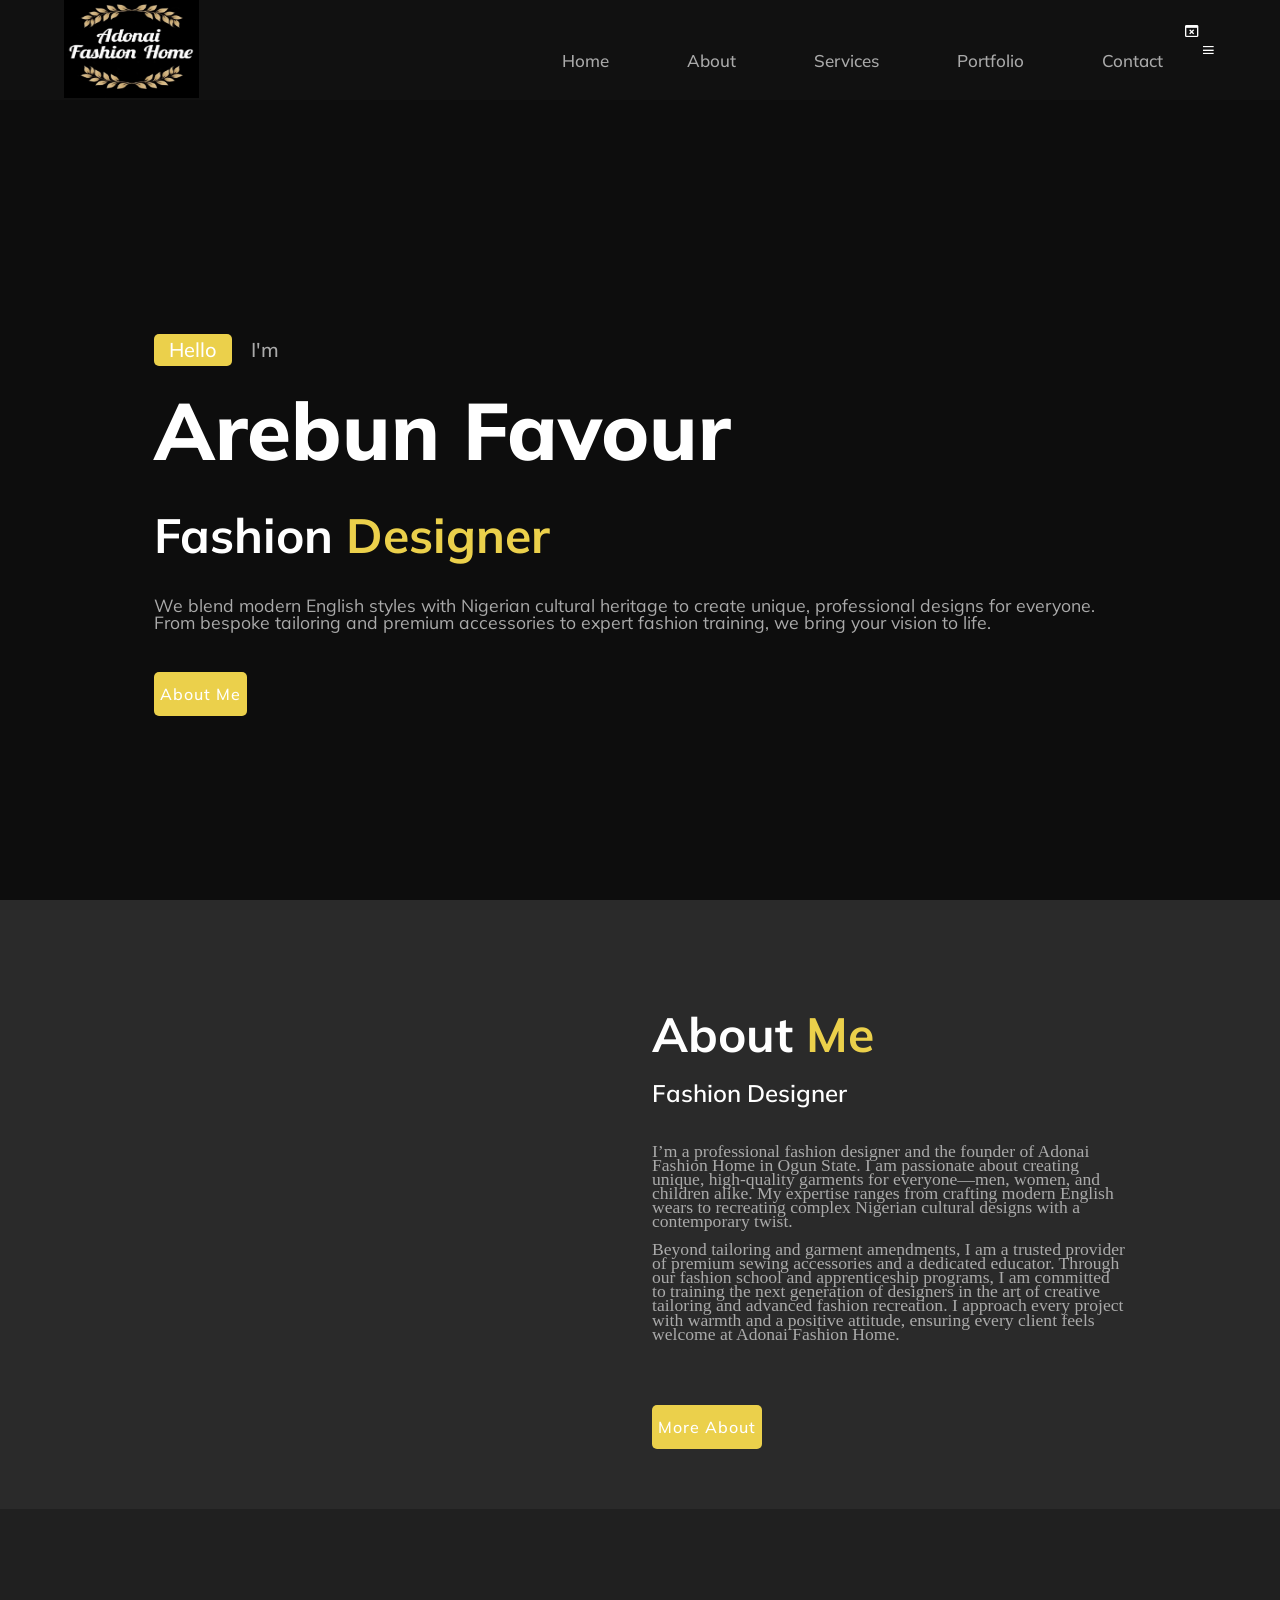
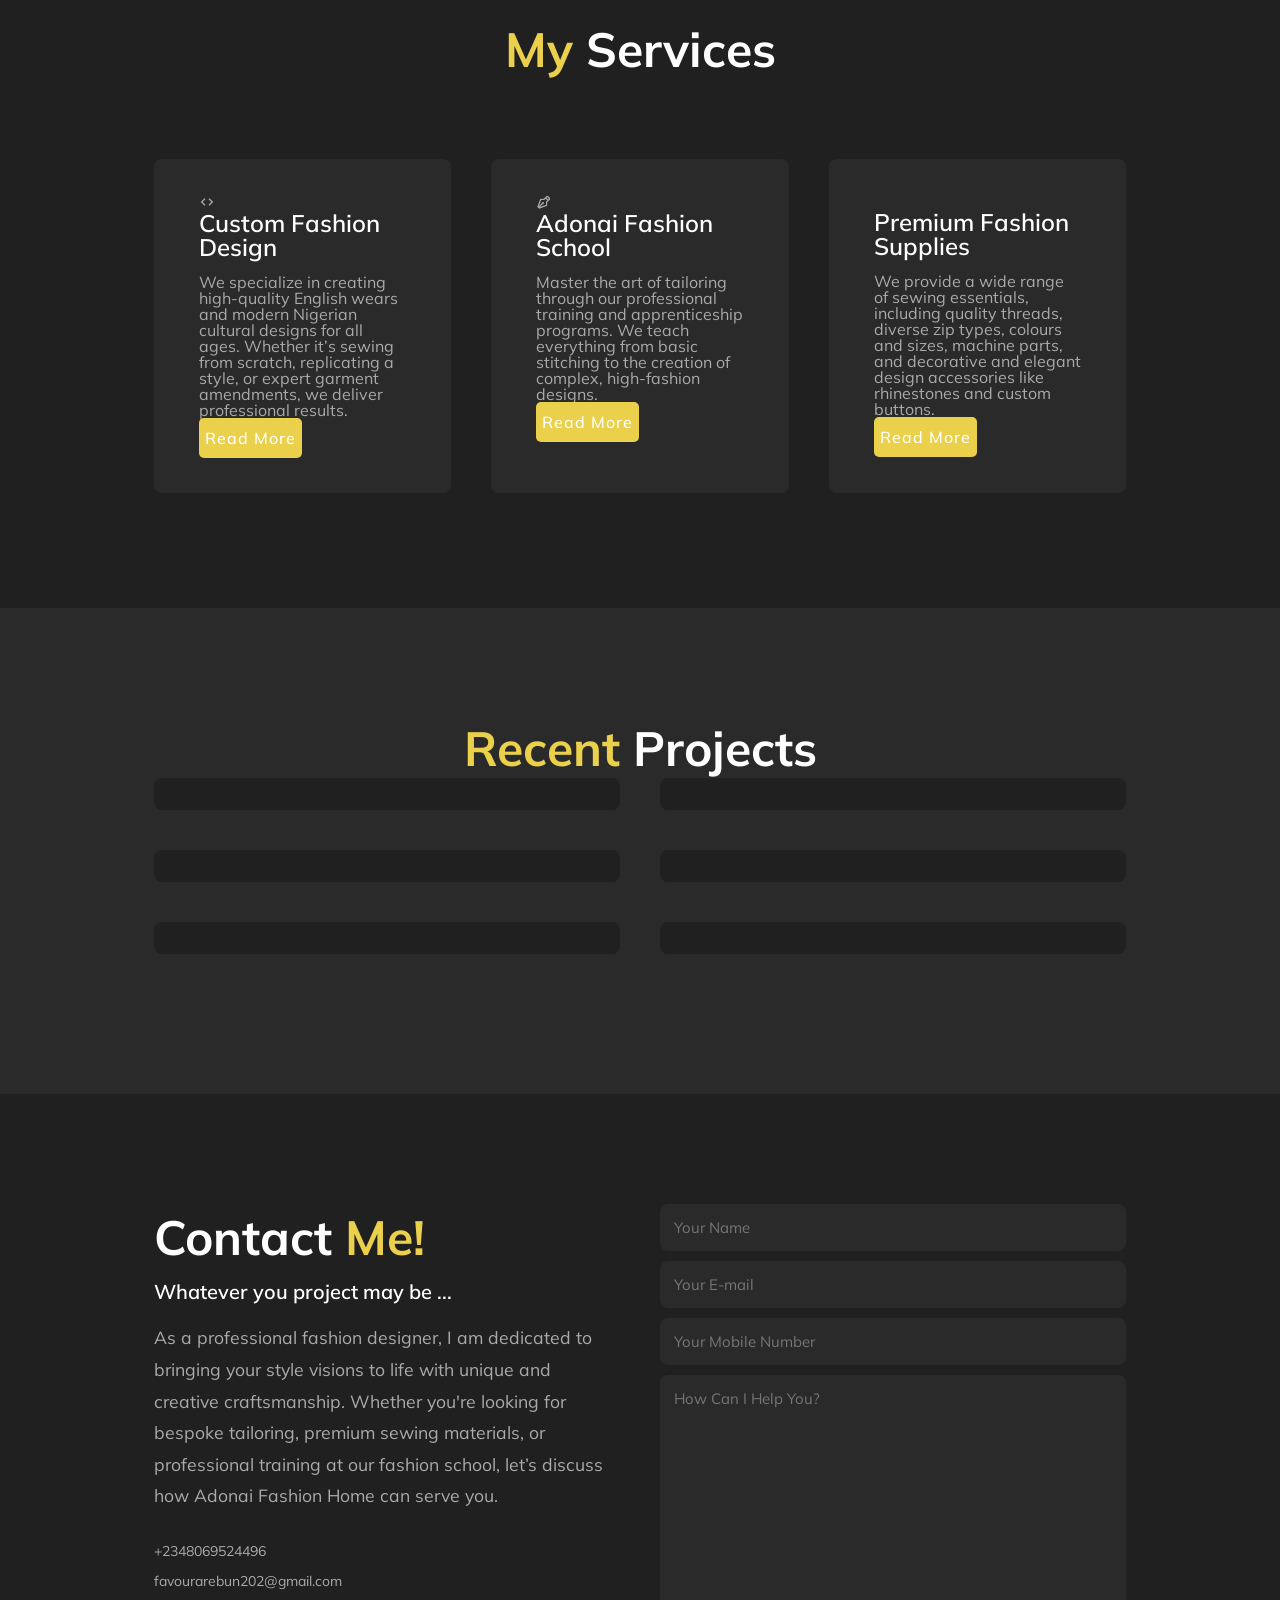
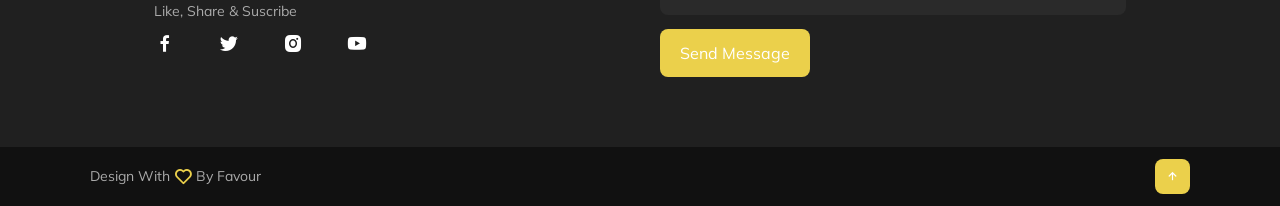
==== index.html @ 56ecfa1b "Add files via upload" ====
<!DOCTYPE html>
<html lang="en">
<head>
    <meta charset="UTF-8">
    <meta name="viewport" content="width=device-width, initial-scale=1.0">
    <title>My Portfolio</title>
    <link rel="stylesheet" href="style.css">
    <link rel="stylesheet" href="https://unpkg.com/boxicons@latest/css/boxicons.min.css">
</head>
<body>
    <!-----------------------------header---------------------------->
    <header class="header">
        <a href="index.html"><img src="newlogo.png" alt="adonai fashion home logo"></a>
        <div class="navMenu" id="navMenu">
            <i class="bx bx-window-close" onclick="closeMenu()"></i>
            <ul>
                <li><a href="index.html">Home</a></li>
                <li><a href="about.html">About</a></li>
                <li><a href="services.html">Services</a></li>
                <li><a href="portfolio.html">Portfolio</li>
                <li><a href="contact.html">Contact</a></li>
            </ul>
        </div>
        <i class="bx bx-menu" onclick="openMenu()"></i>
    </header>

    <!-------------------------home session----------------------->
    <section class="home" id="home">
        <div class="home-content">
            <div class="show">
                <span class="first">Hello</span>
                <span class="second">I'm</span>
            </div>
        <h1>Arebun Favour</h1>
        <h3>Fashion <span>Designer</span></h3>
        <p>We blend modern English styles with Nigerian cultural heritage to create unique, professional designs for everyone. From bespoke tailoring and premium accessories to expert fashion training, we bring your vision to life.
        </p>
        <div class="button">
            <a href="#" class="btn">About Me</a>
        </div>
    </section>

<!---------------------------about session-------------------->
    <section class="about" id="about">
        <div class="about-img">
            <img src="./IMAGES/back.jpg" alt="">
        </div>
        <div class="about-text">
            <h2>About <span>Me</span></h2>
            <h4>Fashion Designer</h4>
            <p>I’m a professional fashion designer and the founder of Adonai Fashion Home in Ogun State. I am passionate about creating unique, high-quality garments for everyone—men, women, and children alike. My expertise ranges from crafting modern English wears to recreating complex Nigerian cultural designs with a contemporary twist.
           <br><br>  Beyond tailoring and garment amendments, I am a trusted provider of premium sewing accessories and a dedicated educator. Through our fashion school and apprenticeship programs, I am committed to training the next generation of designers in the art of creative tailoring and advanced fashion recreation. I approach every project with warmth and a positive attitude, ensuring every client feels welcome at Adonai Fashion Home.</p>
            <a href="about.html" class="btn">More About</a>
        </div>
    </section>

    <!-------------------------services session--------------------------->
    <section class="services" id="services">
        <div class="text-title">
            <h2><span>My</span> Services</h2>
        </div>
        <div class="services-content">
            <div class="box">
                <div class="icons">
                    <i class="bx bx-code"></i>
                </div>
                <h3>Custom Fashion Design</h3>
                <p>We specialize in creating high-quality English wears and modern Nigerian cultural designs for all ages. Whether it’s sewing from scratch, replicating a style, or expert garment amendments, we deliver professional results.</p>
                <a href="services.html" class="btn">Read More</a>
            </div>

            <div class="box">
                <div class="icons">
                    <i class="bx bx-pen"></i>
                </div>
                <h3>Adonai Fashion School</h3>
                <p>Master the art of tailoring through our professional training and apprenticeship programs. We teach everything from basic stitching to the creation of complex, high-fashion designs.</p>
                <a href="services.html" class="btn">Read More</a>
            </div>

            <div class="box">
                <div class="icons">
                    <i class="bx bx-design"></i>
                </div>
                <h3>Premium Fashion Supplies</h3>
                <p>We provide a wide range of sewing essentials, including quality threads, diverse zip types, colours and sizes, machine parts, and decorative and elegant design accessories like rhinestones and custom buttons.</p>
                <a href="services.html" class="btn">Read More</a>
            </div>
        </div>
    </section>

    <!------------------------portfolio session------------------------>
    <section class="portfolio" id="portfolio">
        <div class="text-title">
            <h2><span>Recent</span> Projects</h2>
        </div>
        <div class="portfolio-content">
            <div class="row">
                <img src="./IMAGES/image 1.jpg" alt="">
                <div class="cover">
                    <h5>Modern Cultural Wear</h5>
                    <p>A stunning fusion of traditional Nigerian textiles and contemporary silhouettes, tailored to celebrate heritage with a morden flair.</p>
                    <a href="portfolio.html"><i class="bx bx-link-external"></i></a>
                </div>
            </div>

            <div class="row">
                <img src="./IMAGES/image 2.jpg" alt="">
                <div class="cover">
                    <h5>Corporate and Formal</h5>
                    <p>Custom-fitted suits, gowns, and corporate apparel designed with precision for a sophisticated look.</p>
                    <a href="portfolio.html"><i class="bx bx-link-external"></i></a>
                </div>
            </div>

            <div class="row">
                <img src="./IMAGES/image 3.jpg" alt="">
                <div class="cover">
                    <h5>Recreations & Amendments</h5>
                    <p>From perfecting the fit of a favorite garment to replicating complex high-fashion designs with absolute accuracy.</p>
                    <a href="portfolio.html"><i class="bx bx-link-external"></i></a>
                </div>
            </div>

            <div class="row">
                <img src="./IMAGES/image 4.jpg" alt="">
                <div class="cover">
                    <h5>Fashion School Projects</h5>
                    <p>Showcasing the complex designs and technical mastery developed by our students and apprentices at Adonai Fashion School.</p>
                    <a href="portfolio.html"><i class="bx bx-link-external"></i></a>
                </div>
            </div>

            <div class="row">
                <img src="./IMAGES/image 5.jpg" alt="">
                <div class="cover"> 
                    <h5>Design Accessories</h5>
                    <p>Highlighting our curated selection of rhinestones, buttons, and custom collar designs used to elevate casual wear and party garments.</p>
                    <a href="portfolio.html"><i class="bx bx-link-external"></i></a>
                </div>
            </div>

            <var>
                <div class="row">
                <img src="./IMAGES/image 1.jpg" alt="">
                <div class="cover">
                    <h5>Family & Kids Collection</h5>
                    <p>Unique, warm, and friendly designs created for every age group, ensuring the whole family looks their best.</p>
                    <a href="portfolio.html"><i class="bx bx-link-external"></i></a>
                </div>
            </div>
            </var>
        </div>
    </section>

    <!-----------------------------contact session--------------------------->
    <section class="contact" id="contact">
        <div class="contact-text">
            <h2>Contact <span>Me!</span></h2>
            <h4>Whatever you project may be ...</h4>
            <p>As a professional fashion designer, I am dedicated to bringing your style visions to life with unique and creative craftsmanship. Whether you're looking for bespoke tailoring, premium sewing materials, or professional training at our fashion school, let’s discuss how Adonai Fashion Home can serve you.</p>
            <div class="list">
                <li><a href="#">+2348069524496</a></li>
                <li><a href="#">favourarebun202@gmail.com</a></li>
                <li><a href="#">Like, Share & Suscribe</a></li>
            </div>
            <div class="icons">
                <a href="#"><i class="bx bxl-facebook"></i></a>
                <a href="#"><i class="bx bxl-twitter"></i></a>
                <a href="#"><i class="bx bxl-instagram-alt"></i></a>
                <a href="#"><i class="bx bxl-youtube"></i></a>
            </div>
        </div>

        <div class="contact-form">
            <form action="">
                <input type="name" placeholder="Your Name" required>
                <input type="email" placeholder="Your E-mail" required>
                <input type="number" placeholder="Your Mobile Number" required>
                <textarea name="" id="" cols="35" rows="10" placeholder="How Can I Help You?" required></textarea>
                <input type="submit" value="Send Message" class="submit">
            </form>
        </div>
    </section>

    <!----------------------------footer---------------------------------->
    <footer class="footer">
        <div class="attribution">
            <p>Design With <i class="bx bx-heart"></i> By Favour</p>
        </div>
        <div class="move-up">
            <a href="#home"><i class="bx bx-up-arrow-alt"></i></a>
        </div>
    </footer>

    <!----------JS For Toggle Menu------------>
    <script>
    var navMenu = document.getElementById("navMenu");

    function openMenu() {
        navMenu.style.right = "0";
    }

    function closeMenu() {
        navMenu.style.right = "-200px";
    }
    </script>


</body>
</html>

<!--
    <link  href="https://unpkg.com/boxicons@2.1.4/css/boxicons.min.css">

-->
---- style.css ----
@import url('https://fonts.googleapis.com/css2?family=Mulish:ital,wght@0,200..1000;1,200..1000&display=swap');

*{
    padding: 0;
    margin: 0;
    font-family: 'mulish', 'sans-serif', Georgia;
    box-sizing: border-box;
    scroll-behavior: smooth;
    text-decoration: none;
    list-style: none;
}

/*highest level of selector in css*/
:root{
    --bg-color-one: #2a2a2a;
    --bg-color-two: #202020;
    --bg-color-sides: #111;
    --text-color-one: #fff;
    --text-color-two: #aaa;
    --main-color:#ebd04b;
    --big-font: 5rem;
    --h2-font: 3rem;
    --p-font: 1.1rem;
}

html, body{
    overflow-x: hidden;
}

body{
    background-color: var(--bg-color-one);
    color: var(--text-color-one);
}

.header{
    width: 100%;
    height: 100px;
    position: fixed;
    top: 0;
    right: 0;
    z-index: 1000;
    display: flex;
    align-items: center;
    justify-content: space-between;
    background-color: var(--bg-color-sides);
    padding: 2% 6%;
    transition: all .45s ease;
}

.header img{
    width: 135px;
    height: 100px
}

.header bx{
    display: none;
}

.navMenu{
    flex: 1;
    text-align: right;
}

.navMenu ul li{
    display: inline-block;
    padding: 8px 12px;
    margin: 0 25px;
    position: relative;
}

.navMenu a {
    color: var(--text-color-two);
    font-size: 17px;
    font-weight: 500;
    transition: all .45s ease;
}

.navMenu a:hover, .navMenu a:active{
    color: var(--main-color);
}

section{
    padding: 160px 15% 120px;
}

span{
    color: var(--main-color);
}

.home{
    position: relative;
    height: 100vh;
    width: 100%;
    background-image: linear-gradient(rgba(0,0,0,0.7), rgba(0,0,0,0.7)), url(./IMAGES/better.jpg);
    background-position: center;
    background-size: cover;
    display: flex;
    align-items: center;
    justify-content: center;
}

.show{
    margin: 100px 0 20px;
}

.first{
    display: inline-block;
    margin-right: 15px;
    padding: 0 15px;
    line-height: 32px;
    font-size: 20px;
    font-weight: 500;
    border-radius: 5px;
    background-color: var(--main-color);
    color: var(--text-color-one);
}

.second{
    display: inline-block;
    font-size: 20px;
    font-weight: 500;
    color: var(--text-color-two);
}



.home-content h1{
    font-size: var(--big-font);
    font-weight: 800;
    color: var(--text-color-one);
    line-height: 1.1;
    margin: 0 0 35px;
}

.home-content h3{
    font-size: 3rem;
    font-weight: 700;
    color: var(--text-color-one);
    line-height: 1.1;
    margin: 0 0 35px;
}

.home-content p{
    color: var(--text-color-two);
    font-size: var(--p-font);
    line-height: 1.0;
    margin-bottom: 40px;
}

.button{
    display: inline-block;
    align-items: center;
    justify-content: center;
}

.btn{
    display: inline-block;
    padding: 12px 6px;
    background-color: var(--main-color);
    border-radius: 5px;
    font-size: 1rem;
    font-weight: 500;
    color: var(--text-color-one);
    letter-spacing: 1px;
    transition: all .45s ease;
}

.btn:hover{
    transform: scale(0.9);
}

.about{
    display: grid;
    grid-template-columns: repeat(2, 1fr);
    align-items: center;
    gap: 1.5rem;
}

.about-img img{
    max-width: 530px;
    width: 100%;
    height: auto;
    border-radius: 5px;
}

.about-text h2{
    font-size: var(--h2-font);
    line-height: 1;
}

.about-text h4{
    font-size: 24px;
    font-weight: 600;
    color: var(--text-color-one);
    line-height: 1.7;
    margin: 15px 0 30px;
}

.about-text p{
    font-size: var(--p-font);
    font-family: 'Times New Roman', Times, serif;
    line-height: 0.8;
    margin-bottom: 4rem;
    color: var(--text-color-two);
}

.services{
    background-color: var(--bg-color-two);
}

.text-title{
    text-align: center;
}

.text-title h2{
    font-size: var(--h2-font);
}

.services-content{
    display: grid;
    grid-template-columns: repeat(auto-fit, minmax(250px, auto));
    gap: 2.5rem;
    margin-top: 5rem;
}

.services-content .box{
    background-color: var(--bg-color-one);
    padding: 35px 45px;
    border-radius: 8px;
    transition: all .45s ease;
}

.services-content .box:hover{
    transform: translateY(-8px);
}

.services-content icons{
    font-size: 32px;
    margin-bottom: 20px;
}

.services-content h3{
    font-size: 24px;
    font-weight: 600;
    color: var(--text-color-one);
    margin-bottom: 15px;
}

.services-content .box{
    color: var(--text-color-two);
    font-size: 1rem;
    line-height: 1.0;
    margin-bottom: 55px;
}

.portfolio-content{
    display: grid;
    grid-template-columns: repeat(auto-fit, minmax(350px, auto));
    align-items: center;
    gap: 2.5rem;
    margin-bottom: 5rem;
    overflow: clip;
}

.portfolio-content .row{
    position: relative;
    overflow: hidden;
    cursor: pointer;
}

.portfolio-content .row img{
    width: 100%;
    display: block;
    border-radius: 8px;
    border: 16px solid var(--bg-color-two);
    transition: transform 0.5s;
}

.portfolio-content .row .cover{
    width: 100%;
    height: 0;
    position: absolute;
    left: 0;
    bottom: 0;
    overflow: hidden;
    display: flex;
    flex-direction: column;
    align-items: center;
    background-image: linear-gradient(rgba(0,0,0,0.7), var(--main-color));
    border-radius: 8px;
    padding: 0 40px;
    transition: height 0.5s;
}

.portfolio-content .row .cover h5{
    font-size: 20px;
    font-weight: 600;
    margin: 15px 0;
}

.portfolio-content .row .cover p{
    text-align: center;
    color: var(--text-color-two);
    line-height: 1.8;
}

.portfolio-content .row .cover i{
    width: 60px;
    height: 60px;
    font-size: 20px;
    margin-top: 20px;
    display: flex;
    align-items: cente;
    justify-content: center;
    border-radius: 50%;
    background-color: var(--text-color-one);
    color: var(--bg-color-one);
}

.portfolio-content .row:hover img{
    transform: scale(1.1);
}

.portfolio-content .row:hover .cover{
    height: 100%;
}

.contact{
    background-color: var(--bg-color-two);
    display: grid;
    grid-template-columns: repeat(2, 1fr);
    align-items: center;
    gap: 2.5rem;
}

.contact-text h2{
    font-size: var(--h2-font);
    line-height: 1;
}

.contact-text h4{
    color: var(--text-color-one);
    margin: 18px 0;
    font-size: 20px;
    font-weight: 600;
}

.contact-text p{
    color: var(--text-color-two);
    font-size: var(--p-font);
    line-height: 1.8;
    margin-bottom: 30px;
}

.contact-text list{
    margin-bottom: 2.8rem;
}

.contact-text .list li{
    margin-bottom: 12px;
}

.contact-text .list li a{
    display: block;
    color: var(--text-color-two);
    font-size: 14px;
    transition: all .45s ease;
}

.contact-text .list li a:hover{
    color: var(--text-color-one);
    transform: translateY(5px);
}

.contact-text .icons i{
    width: 45px;
    height: 45px;
    color: var(--text-color-one);
    font-size: 22px;
    display: inline-block;
    align-items: center;
    justify-content: center;
    margin-right: 15px;
    transition: all .45s ease;
}

.contact-text .icons i:hover{
    color: var(--main-color);
}

.contact-form form{
    position: relative;
}

.contact-form form input, .contact-form form textarea{
    width: 100%;
    padding: 14px;
    background-color: var(--bg-color-one);
    color: var(--text-color-one);
    border: none;
    outline: none;
    font-size: 15px;
    border-radius: 8px;
    margin-bottom: 10px;
}

.contact-form form textarea{
    resize: none;
    height: 240px;
}

.contact-form form .submit{
    width: 150px;
    display: inline-block;
    font-size: 16px;
    background-color: var(--main-color);
    color: var(--text-color-one);
    transition: all .45s ease;
}


.contact-form form .submit:hover{
    transform: scale(1.1);
    cursor: pointer;
}

.footer{
    padding: 20px 15%;
    display: flex;
    flex-wrap: wrap;
    align-items: center;
    justify-content: space-between;
    gap: 2rem;
    background-color: var(--bg-color-sides);
}

.footer .attribution p{
    color: var(--text-color-two);
    font-size: 14px;
    display: flex;
    align-items: center;
}

.footer .attribution i{
    color: var(--main-color);
    font-size: 20px;
    margin: 0 3px;
}

.footer .move-up i{
    padding: 10px;
    border-radius: 8px;
    font-size: 15px;
    color: var(--text-color-one);
    background-color: var(--main-color);
}

@media(max-width: 1480px) {
    .header{
        padding: 12px 5%;
        transition: 1s;
    }

    section{
        padding: 110px 12% 60px;
    } 

    .footer{
        padding: 12px 7%;
    }
}

@media (max-width: 1100px) {
    root{
    --big-font: 4rem;
    --h2-font: 2.5rem;
    --p-font: 1rem;
    }

    .home{
        height: 87vh;
    }

    .homme-content h3{
        font-size: 2.3rem;
    }
}

@media (max-width: 920px) {
    .about,.contact{
        grid-template-columns: 1fr;
    }

    .about-image{
        width: 100%;
        height: auto;
        max-width: 100%;
    }
}

@media (max-width: 700px) {
    .header .bx{
        display: block;
        color: var(--text-color-one);
        margin: 10px;
        font-size: 30px;
        cursor: pointer;
    }

    .navMenu{
        position: fixed;
        background-color: var(--bg-color-sides);
        height: 100%;
        width: 200px;
        top: 0;
        right: -200px;
        z-index: 2;
        transition: all .45s ease;
        text-align: center;
    }

    .navMenu ul{
        padding: 30px;
    }

    .navMenu ul li {
        display: block;
    }  
    J
    .navMenu a{
        display: block;
        margin: 17px;
        font-size: 20px;
        transition: all .45s ease;
        color: var(--text-color-one);
    }  
}

@media (max-width: 400px) {
    .home h1{
        font-size: 30px;
    }

    .home h3{
        font-size: 20px;
    }

    .portfolio-content{
            grid-template-columns: repeat(auto-fit, minmax(250px, auto));
    }

    .portfolio-content .row .cover p{
        font-size: 13.5px;
        line-height: 1.5;
    }

    .portfolio-content .row .cover h5{
        font-size: 15px;
        line-height: 10px ;
    }
}

/************************************** webpages ******************************************/
.sub-header{
    height: 70vh;
    width: 100%;
    background-image: linear-gradient(rgba(0,0,0,0.7), rgba(0,0,0,0.7)), url(./IMAGES/smokeback.jpg);
    background-position: center;
    background-size: cover;
    text-align: center;
}

.sub-header h1{
    margin-top: 150px;
    font-size: 4rem;
}

#others{
    background-color: var(--bg-color-two);
}

.others {
    display: flex;
    flex-direction: column;
    align-items: center;
    justify-content: center;
    gap: 2rem;
}

.sub-text-title{
    text-align: center;
}

.sub-text-title h2{
    font-size: 2.5rem;
    line-height: 1;
}

.others-img{
    position: relative;
    width: 20rem;
    height: 20rem;
    margin-top: 3rem;
    border-radius: 50%;
    display: flex;
    align-items: center;
    justify-content: center;
}

.others-img img{
    width: 90%;
    border-radius: 50%;
    border: .2rem solid var(--main-color);
    background-color: var(--text-color-one);
}

.others-img .cicle-spin {
    position: absolute;
    top: 50%;
    left: 50%;
    transform: translate(-50%, -50%) rotate(30 deg);
    width: 100%;
    height: 100%;
    border-radius: 50%;
    border-top: .2rem solid transparent;
    border-bottom: .2rem solid transparent;
    border-left: .2rem solid var(--main-color);
    border-right: .2rem solid var(--main-color);
}

.others-text{
    text-align: center;
}

.others-text h3{
    font-size: 2rem;
}

.others-text p{
    font-size: var(--p-font);
    margin: 2rem 0;
    color: var(--text-color-two);
}
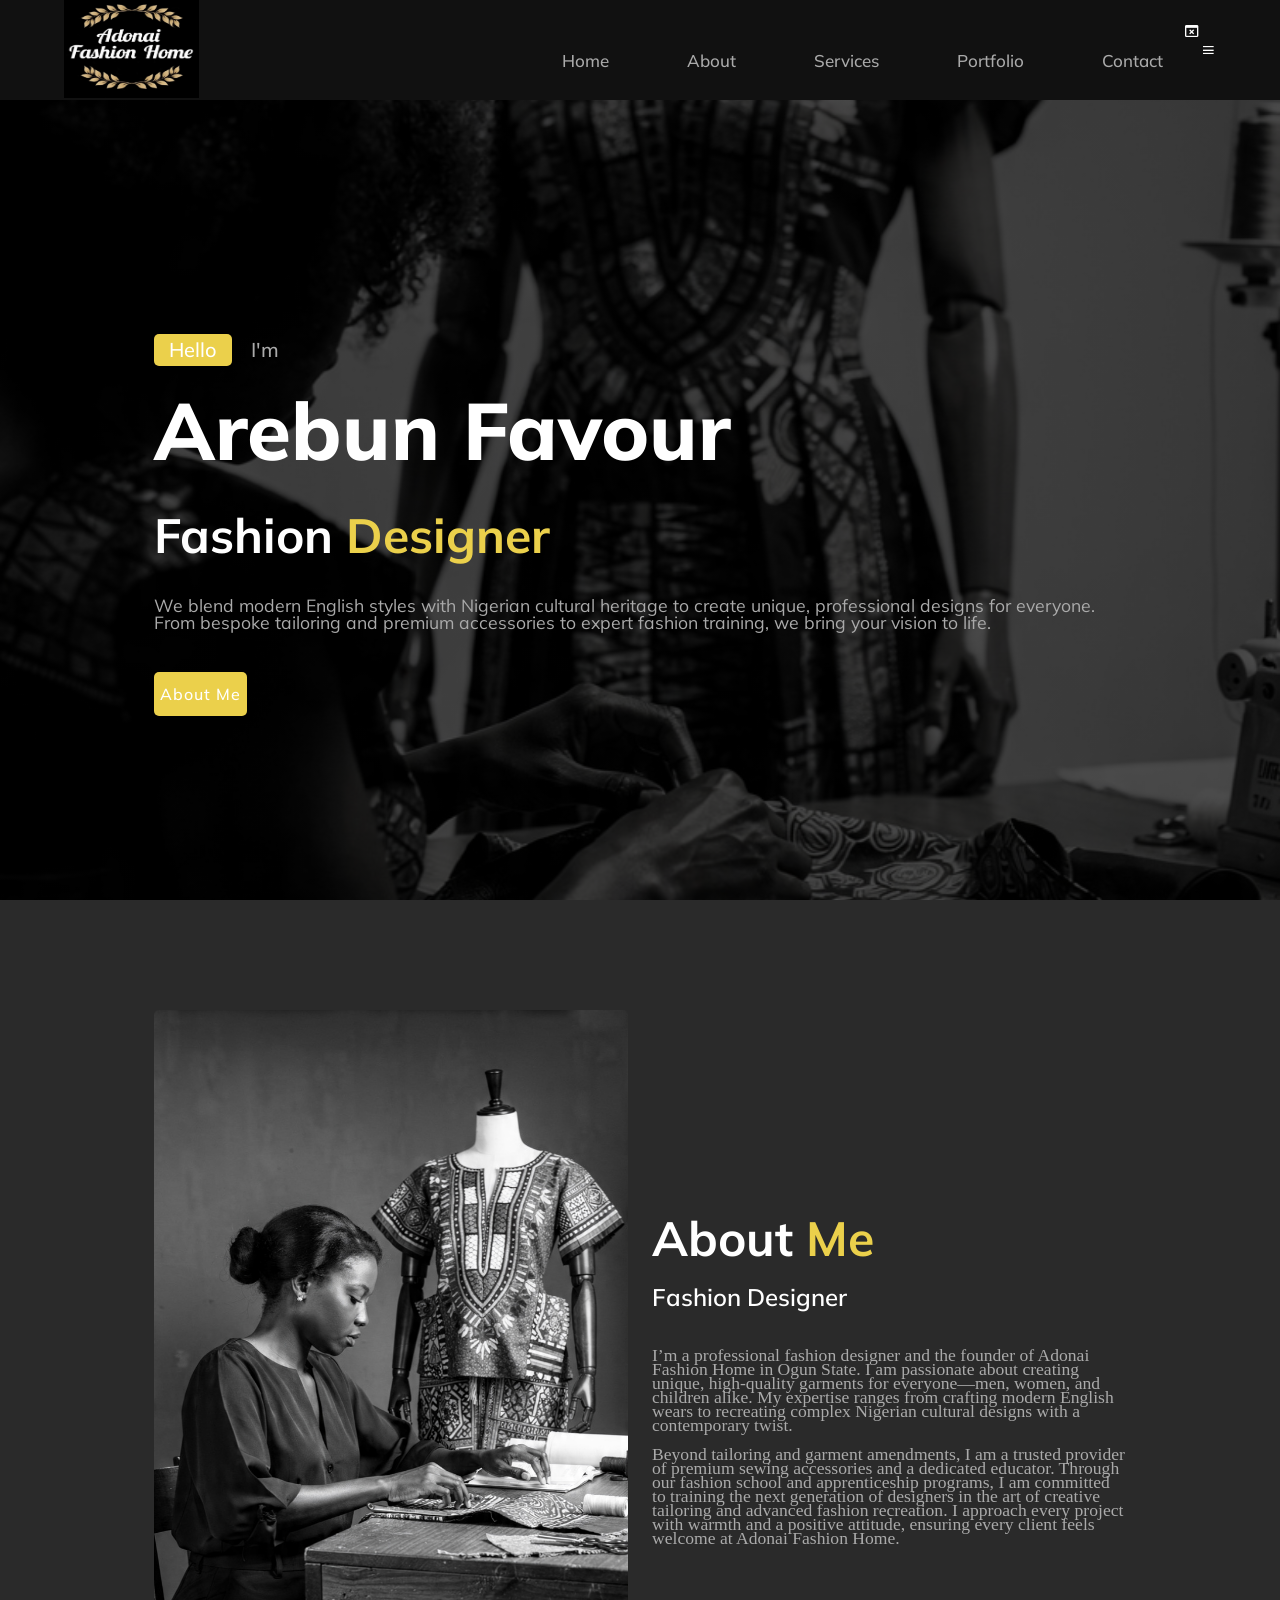
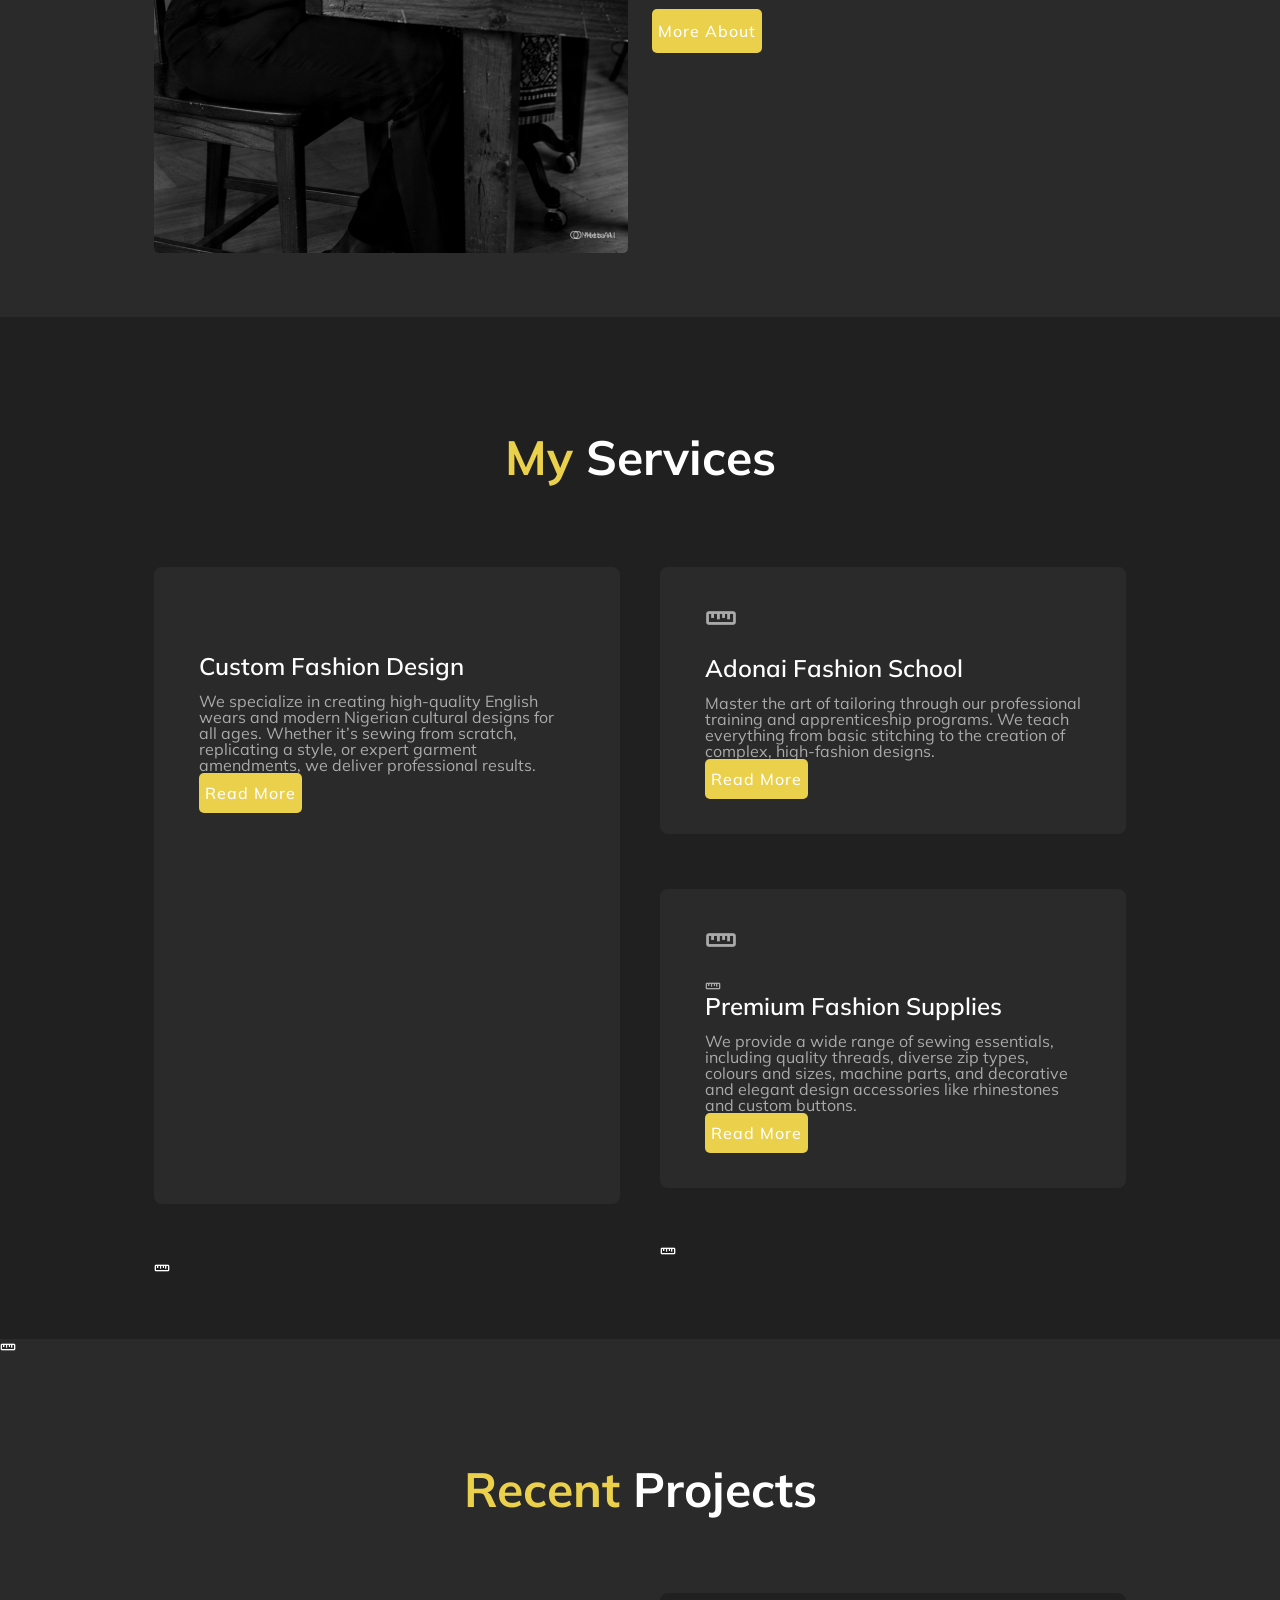
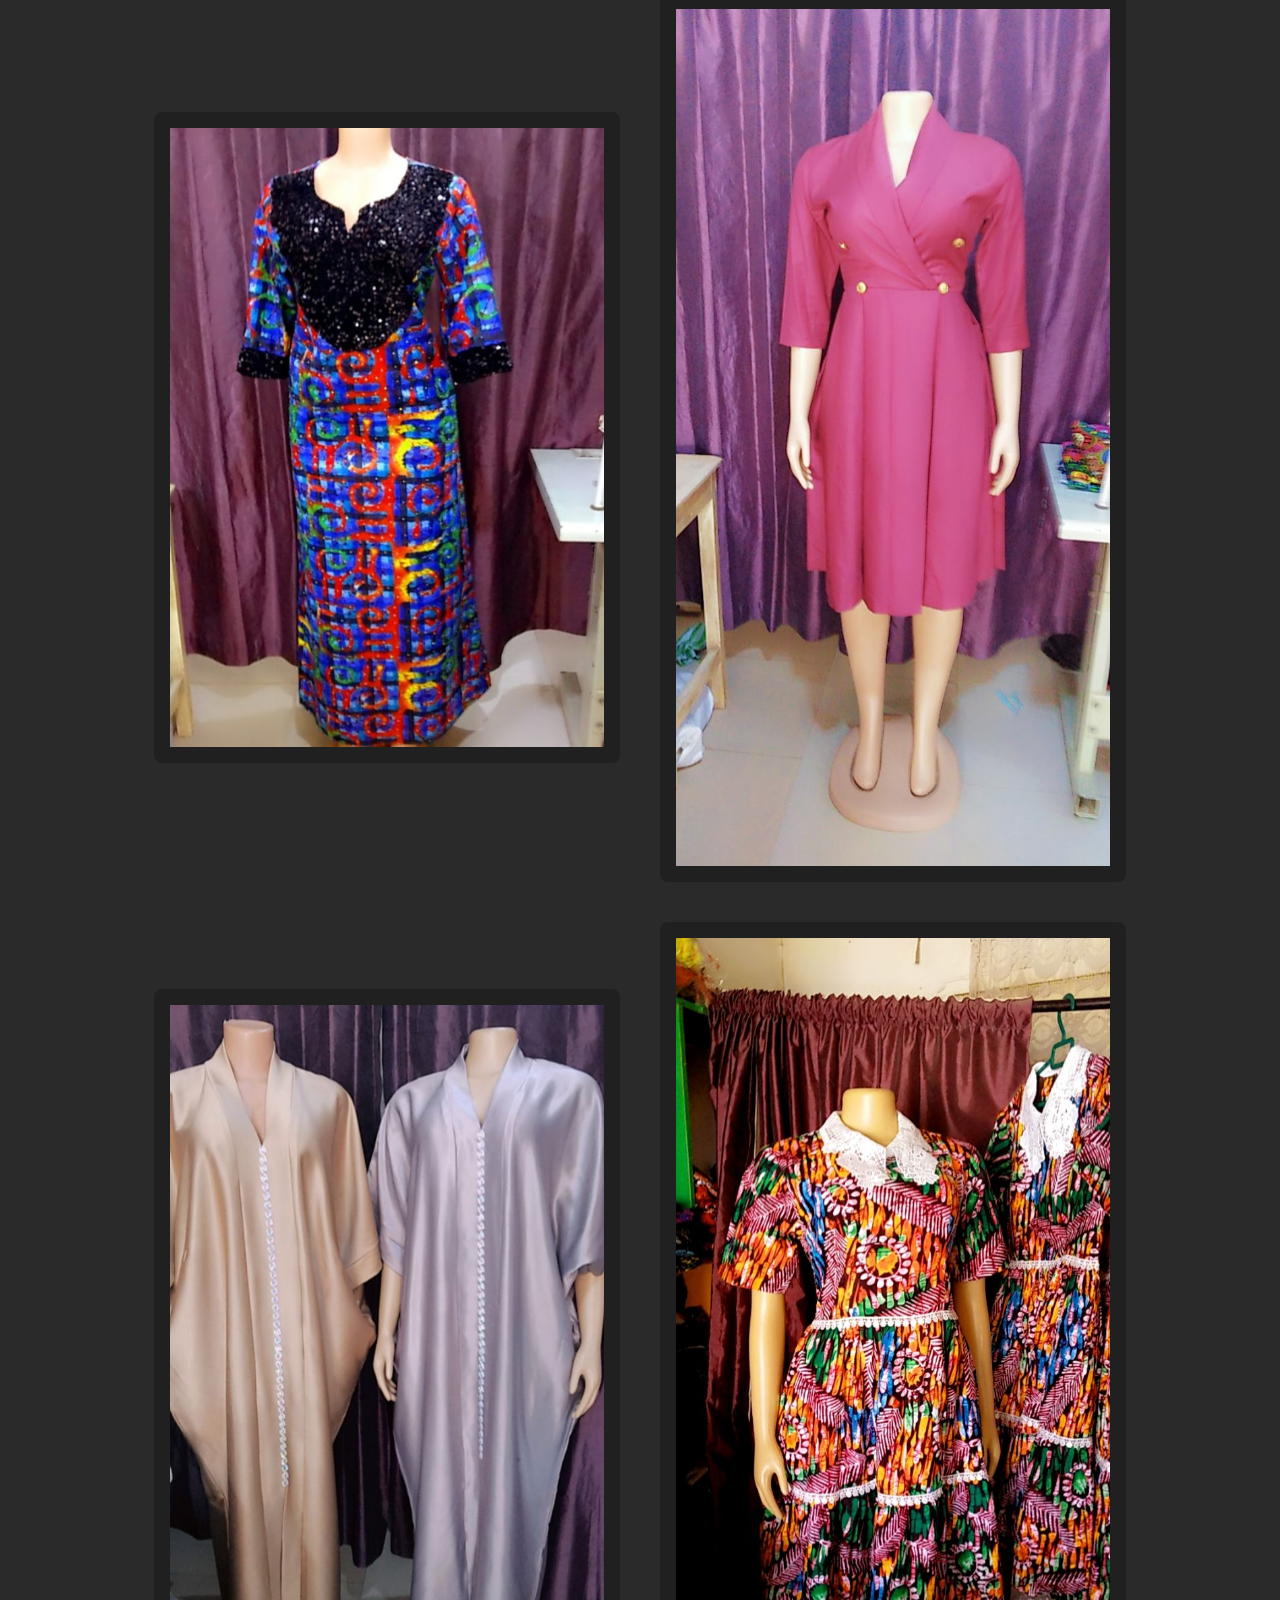
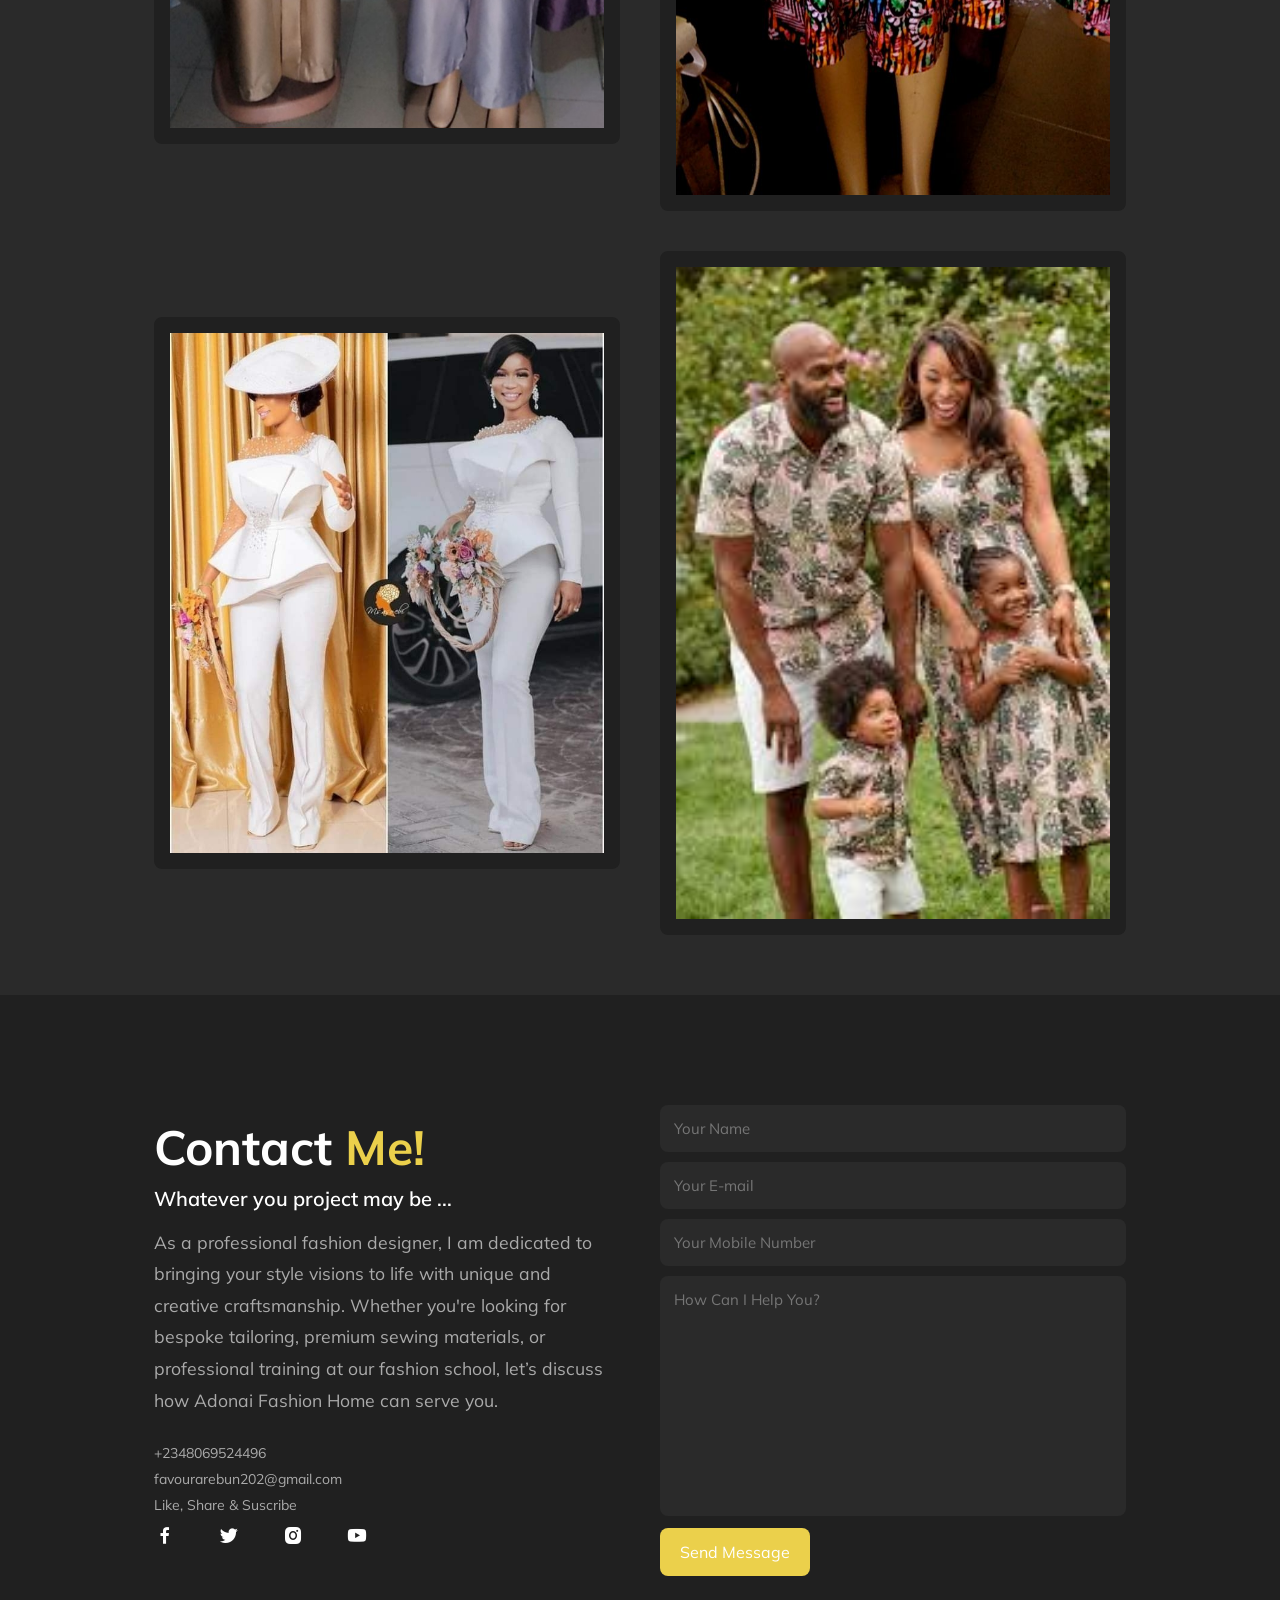
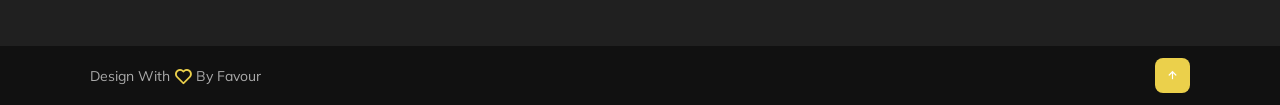
==== commit c5041f45: "Add files via upload" ====
--- a/index.html
+++ b/index.html
@@ -43,7 +43,7 @@
 <!---------------------------about session-------------------->
     <section class="about" id="about">
         <div class="about-img">
-            <img src="./IMAGES/back.jpg" alt="">
+            <img src="back.jpg" alt="">
         </div>
         <div class="about-text">
             <h2>About <span>Me</span></h2>
@@ -62,7 +62,7 @@
         <div class="services-content">
             <div class="box">
                 <div class="icons">
-                    <i class="bx bx-code"></i>
+                    <i class="bx bx-thread-roll"</i>
                 </div>
                 <h3>Custom Fashion Design</h3>
                 <p>We specialize in creating high-quality English wears and modern Nigerian cultural designs for all ages. Whether it’s sewing from scratch, replicating a style, or expert garment amendments, we deliver professional results.</p>
@@ -71,7 +71,7 @@
 
             <div class="box">
                 <div class="icons">
-                    <i class="bx bx-pen"></i>
+                    <i class="bx bx-ruler"></i>
                 </div>
                 <h3>Adonai Fashion School</h3>
                 <p>Master the art of tailoring through our professional training and apprenticeship programs. We teach everything from basic stitching to the creation of complex, high-fashion designs.</p>
@@ -80,7 +80,7 @@
 
             <div class="box">
                 <div class="icons">
-                    <i class="bx bx-design"></i>
+                    <i class="bx bx-ruler"</i>
                 </div>
                 <h3>Premium Fashion Supplies</h3>
                 <p>We provide a wide range of sewing essentials, including quality threads, diverse zip types, colours and sizes, machine parts, and decorative and elegant design accessories like rhinestones and custom buttons.</p>
@@ -96,7 +96,7 @@
         </div>
         <div class="portfolio-content">
             <div class="row">
-                <img src="./IMAGES/image 1.jpg" alt="">
+                <img src="image 1.jpg" alt="">
                 <div class="cover">
                     <h5>Modern Cultural Wear</h5>
                     <p>A stunning fusion of traditional Nigerian textiles and contemporary silhouettes, tailored to celebrate heritage with a morden flair.</p>
@@ -105,16 +105,16 @@
             </div>
 
             <div class="row">
-                <img src="./IMAGES/image 2.jpg" alt="">
-                <div class="cover">
-                    <h5>Corporate and Formal</h5>
+                <img src="image 2.jpg" alt="">
+                <div class="cover">
+                    <h5>Bespoke English Wears</h5>
                     <p>Custom-fitted suits, gowns, and corporate apparel designed with precision for a sophisticated look.</p>
                     <a href="portfolio.html"><i class="bx bx-link-external"></i></a>
                 </div>
             </div>
 
             <div class="row">
-                <img src="./IMAGES/image 3.jpg" alt="">
+                <img src="image 3.jpg" alt="">
                 <div class="cover">
                     <h5>Recreations & Amendments</h5>
                     <p>From perfecting the fit of a favorite garment to replicating complex high-fashion designs with absolute accuracy.</p>
@@ -123,7 +123,7 @@
             </div>
 
             <div class="row">
-                <img src="./IMAGES/image 4.jpg" alt="">
+                <img src="image 4.jpg" alt="">
                 <div class="cover">
                     <h5>Fashion School Projects</h5>
                     <p>Showcasing the complex designs and technical mastery developed by our students and apprentices at Adonai Fashion School.</p>
@@ -132,7 +132,7 @@
             </div>
 
             <div class="row">
-                <img src="./IMAGES/image 5.jpg" alt="">
+                <img src="image 5.jpg" alt="">
                 <div class="cover"> 
                     <h5>Design Accessories</h5>
                     <p>Highlighting our curated selection of rhinestones, buttons, and custom collar designs used to elevate casual wear and party garments.</p>
@@ -142,7 +142,7 @@
 
             <var>
                 <div class="row">
-                <img src="./IMAGES/image 1.jpg" alt="">
+                <img src="image 6.jpg" alt="">
                 <div class="cover">
                     <h5>Family & Kids Collection</h5>
                     <p>Unique, warm, and friendly designs created for every age group, ensuring the whole family looks their best.</p>
--- a/style.css
+++ b/style.css
@@ -91,7 +91,7 @@
     position: relative;
     height: 100vh;
     width: 100%;
-    background-image: linear-gradient(rgba(0,0,0,0.7), rgba(0,0,0,0.7)), url(./IMAGES/better.jpg);
+    background-image: linear-gradient(rgba(0,0,0,0.7), rgba(0,0,0,0.7)), url(better.jpg);
     background-position: center;
     background-size: cover;
     display: flex;
@@ -234,7 +234,7 @@
     transform: translateY(-8px);
 }
 
-.services-content icons{
+.services-content .icons{
     font-size: 32px;
     margin-bottom: 20px;
 }
@@ -258,7 +258,7 @@
     grid-template-columns: repeat(auto-fit, minmax(350px, auto));
     align-items: center;
     gap: 2.5rem;
-    margin-bottom: 5rem;
+    margin-top: 5rem;
     overflow: clip;
 }
 
@@ -310,7 +310,7 @@
     font-size: 20px;
     margin-top: 20px;
     display: flex;
-    align-items: cente;
+    align-items: center;
     justify-content: center;
     border-radius: 50%;
     background-color: var(--text-color-one);
@@ -564,7 +564,7 @@
 .sub-header{
     height: 70vh;
     width: 100%;
-    background-image: linear-gradient(rgba(0,0,0,0.7), rgba(0,0,0,0.7)), url(./IMAGES/smokeback.jpg);
+    background-image: linear-gradient(rgba(0,0,0,0.7), rgba(0,0,0,0.7)), url(smokeback.jpg);
     background-position: center;
     background-size: cover;
     text-align: center;
@@ -640,4 +640,17 @@
     font-size: var(--p-font);
     margin: 2rem 0;
     color: var(--text-color-two);
+}
+
+.map {
+    margin: auto;
+}
+
+.map iframe{
+    width: 100%;
+}
+
+.contact-text .dot{
+    font-size: 1.7rem;
+    color: var(--main-color);
 }
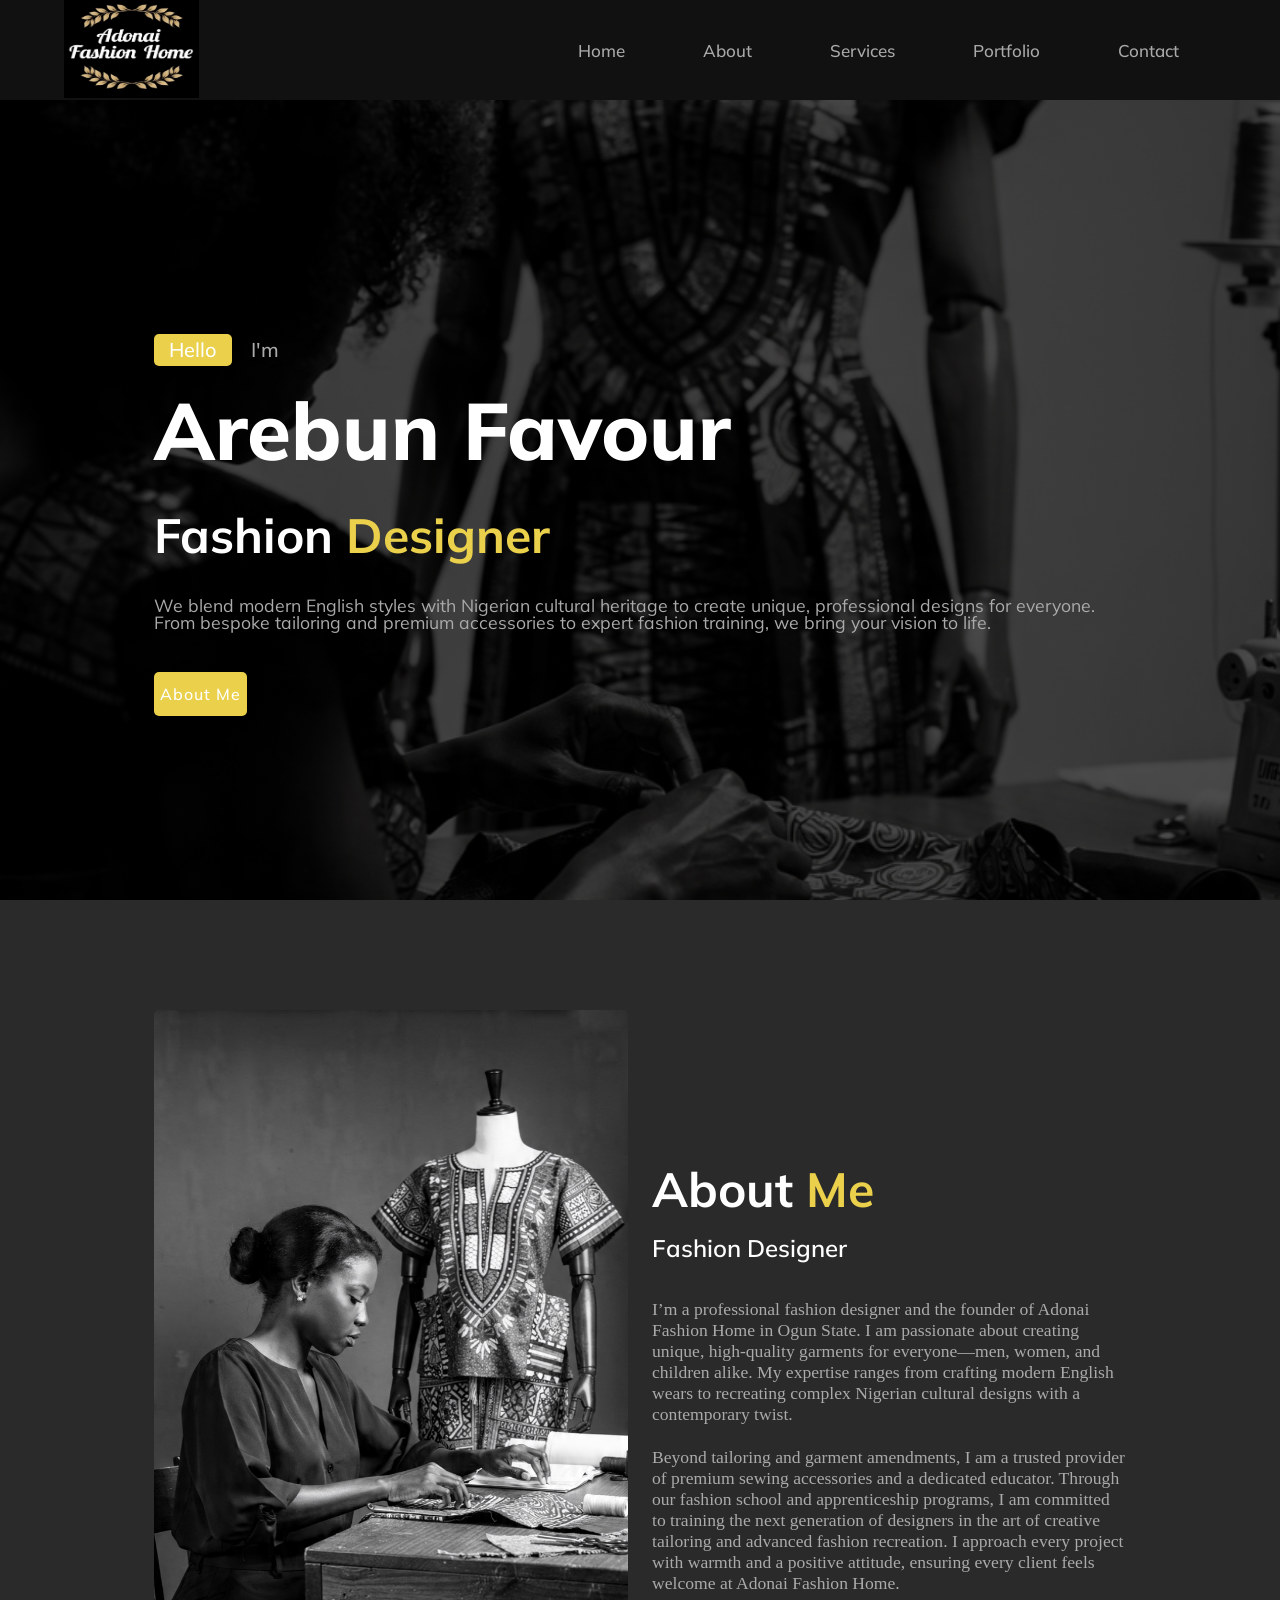
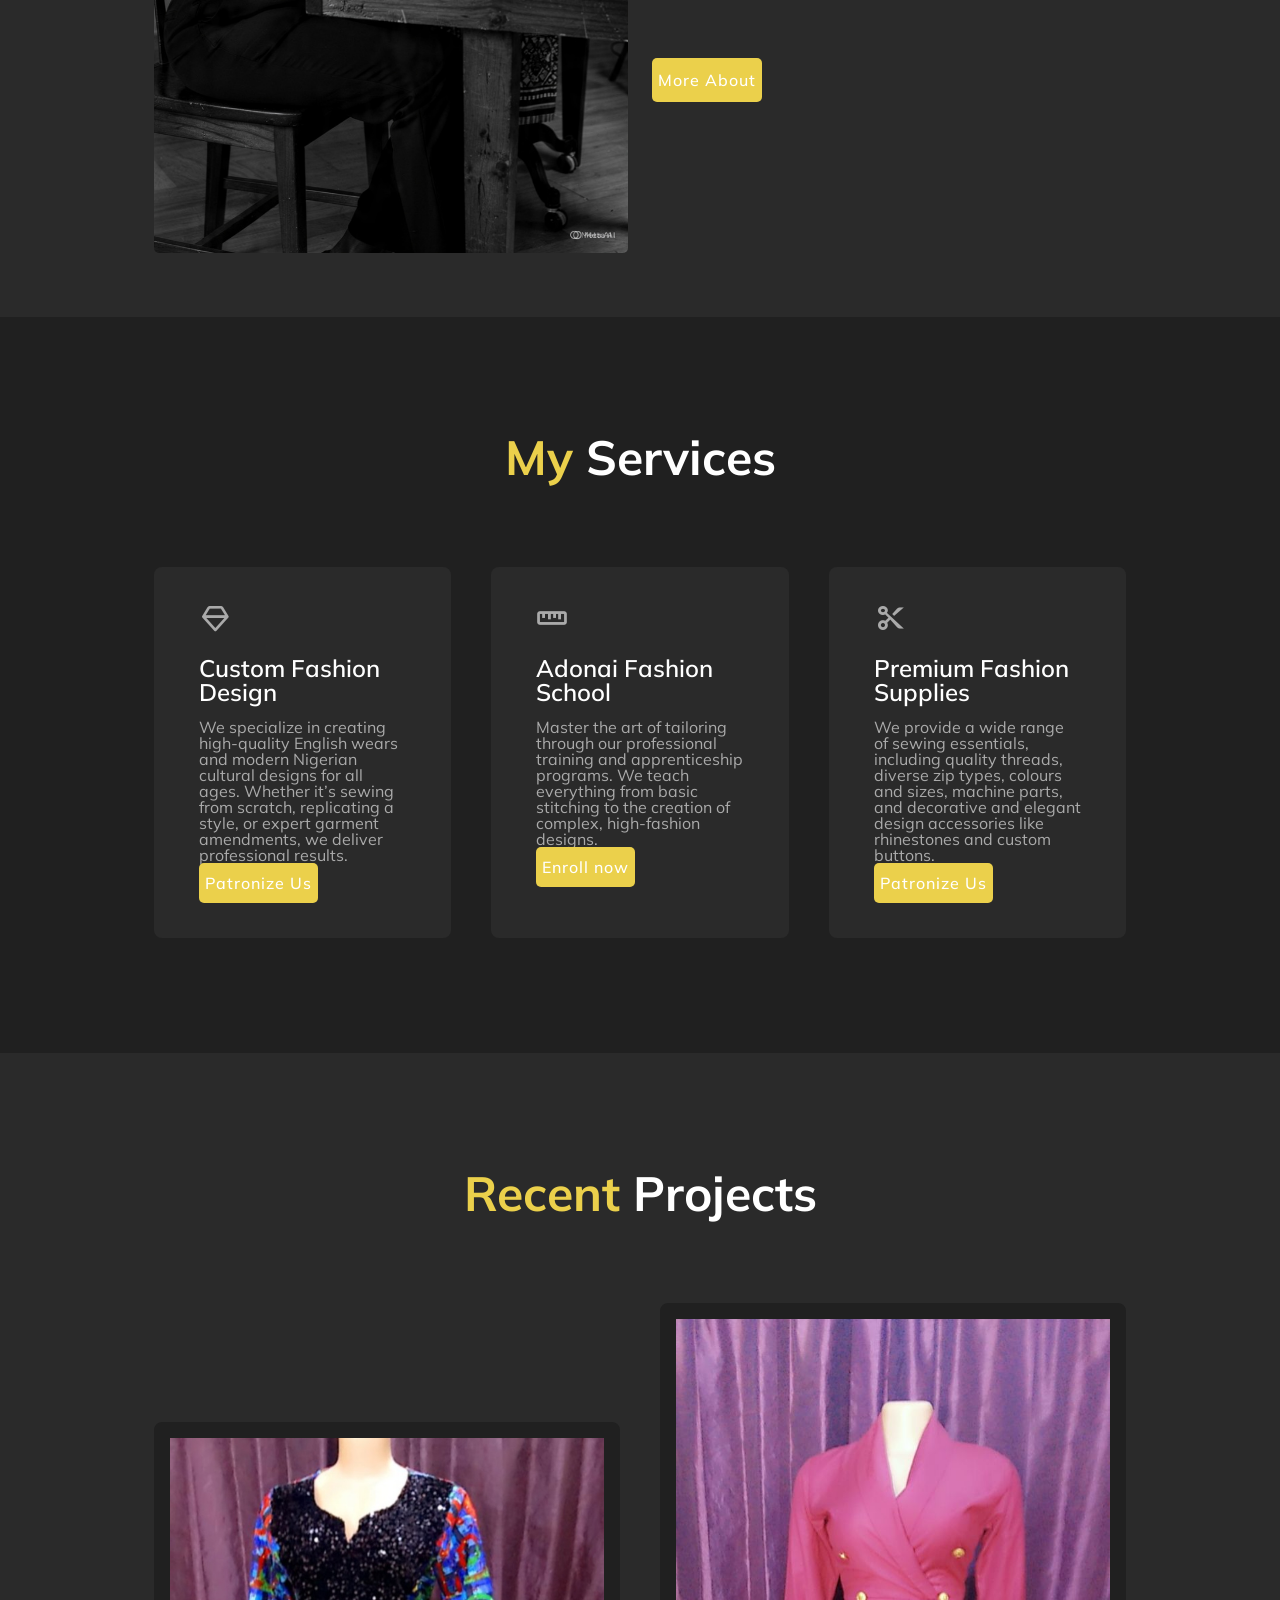
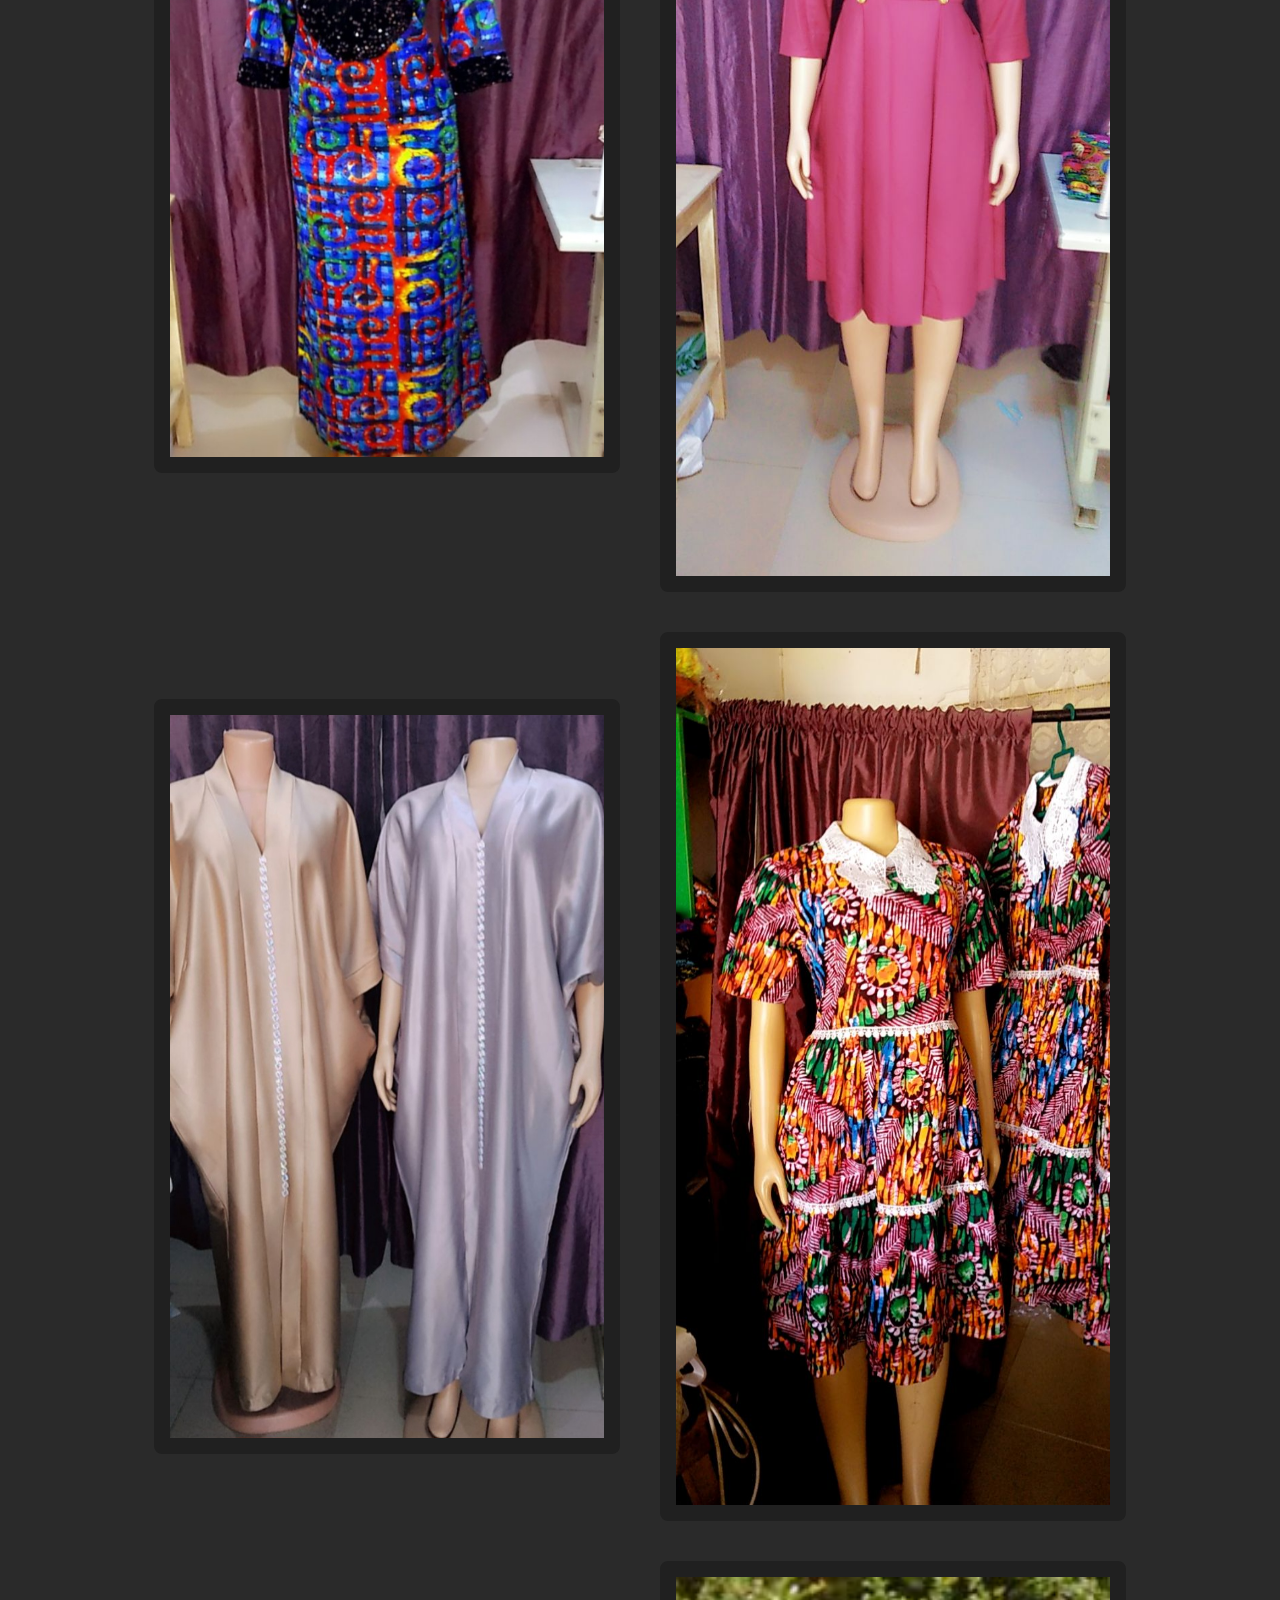
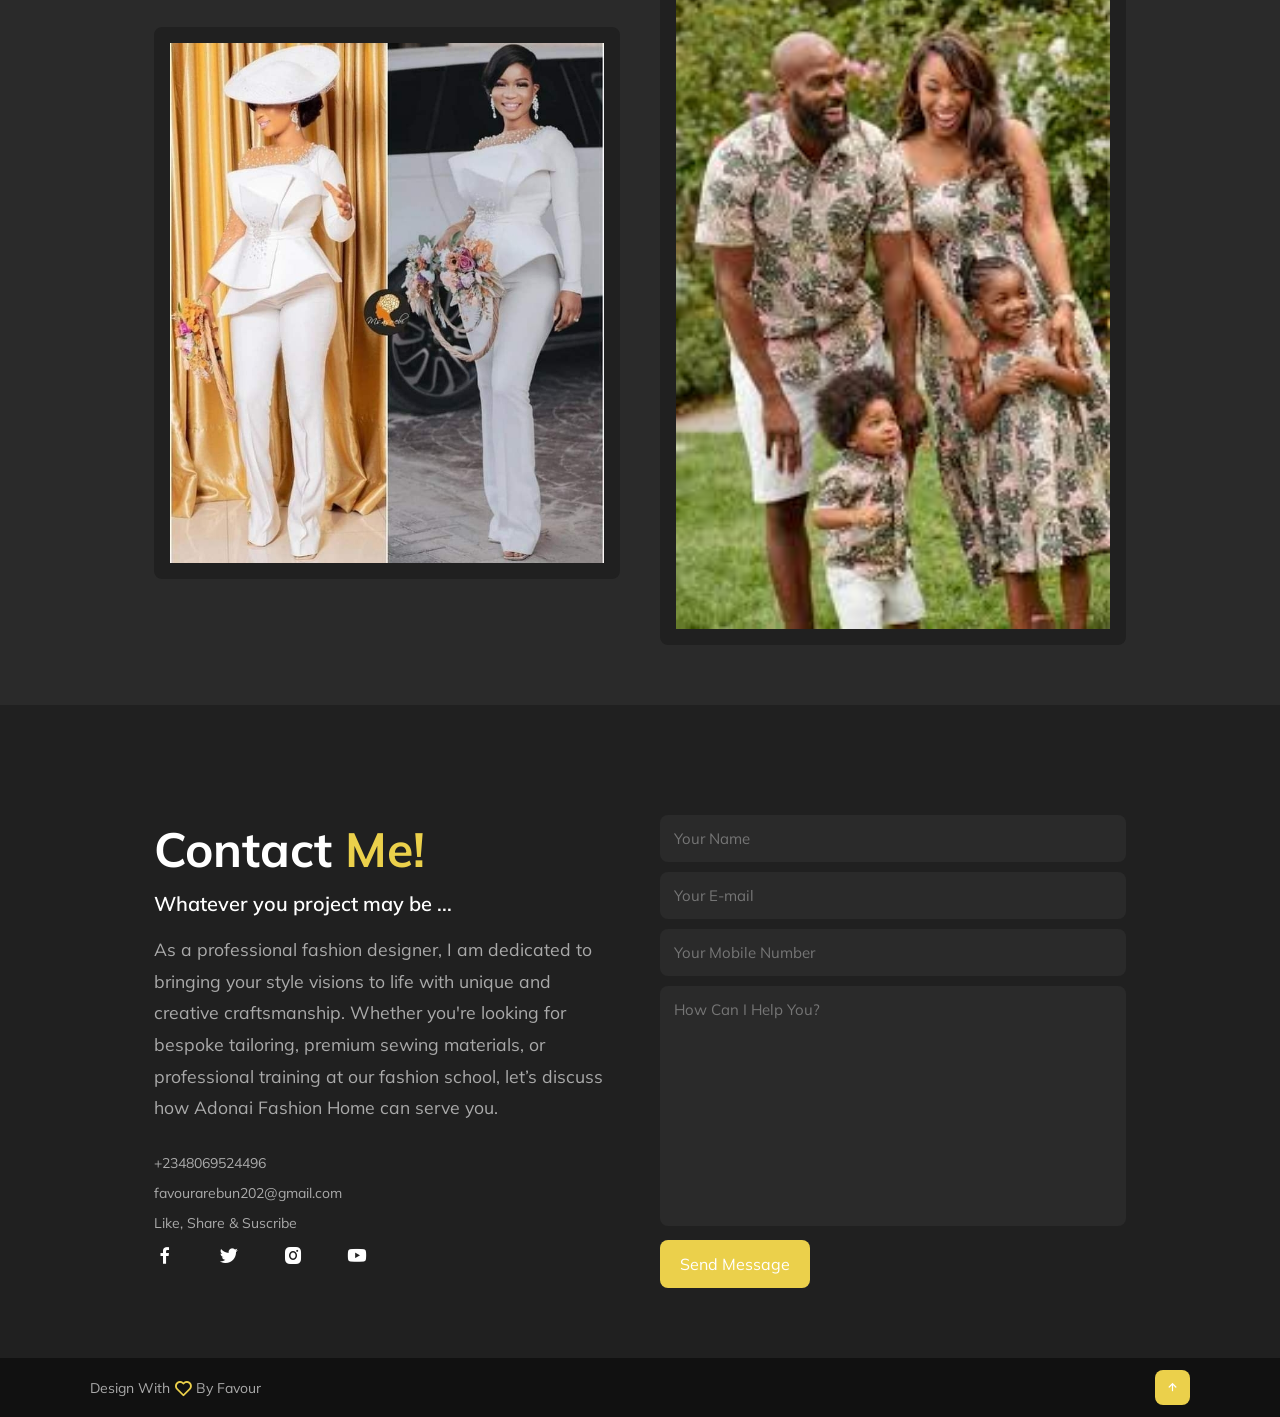
==== commit 0a39ccdb: "Add files via upload" ====
--- a/index.html
+++ b/index.html
@@ -36,7 +36,7 @@
         <p>We blend modern English styles with Nigerian cultural heritage to create unique, professional designs for everyone. From bespoke tailoring and premium accessories to expert fashion training, we bring your vision to life.
         </p>
         <div class="button">
-            <a href="#" class="btn">About Me</a>
+            <a href="#about" class="btn">About Me</a>
         </div>
     </section>
 
@@ -62,11 +62,11 @@
         <div class="services-content">
             <div class="box">
                 <div class="icons">
-                    <i class="bx bx-thread-roll"</i>
+                    <i class="bx bx-diamond"></i>
                 </div>
                 <h3>Custom Fashion Design</h3>
                 <p>We specialize in creating high-quality English wears and modern Nigerian cultural designs for all ages. Whether it’s sewing from scratch, replicating a style, or expert garment amendments, we deliver professional results.</p>
-                <a href="services.html" class="btn">Read More</a>
+                <a href="services.html" class="btn">Patronize Us</a>
             </div>
 
             <div class="box">
@@ -75,16 +75,16 @@
                 </div>
                 <h3>Adonai Fashion School</h3>
                 <p>Master the art of tailoring through our professional training and apprenticeship programs. We teach everything from basic stitching to the creation of complex, high-fashion designs.</p>
-                <a href="services.html" class="btn">Read More</a>
+                <a href="services.html" class="btn">Enroll now</a>
             </div>
 
             <div class="box">
                 <div class="icons">
-                    <i class="bx bx-ruler"</i>
+                    <i class="bx bx-cut"></i>
                 </div>
                 <h3>Premium Fashion Supplies</h3>
                 <p>We provide a wide range of sewing essentials, including quality threads, diverse zip types, colours and sizes, machine parts, and decorative and elegant design accessories like rhinestones and custom buttons.</p>
-                <a href="services.html" class="btn">Read More</a>
+                <a href="services.html" class="btn">Patronize Us</a>
             </div>
         </div>
     </section>
--- a/style.css
+++ b/style.css
@@ -52,7 +52,7 @@
     height: 100px
 }
 
-.header bx{
+.header .bx{
     display: none;
 }
 
@@ -199,7 +199,7 @@
 .about-text p{
     font-size: var(--p-font);
     font-family: 'Times New Roman', Times, serif;
-    line-height: 0.8;
+    line-height: 1.2;
     margin-bottom: 4rem;
     color: var(--text-color-two);
 }
@@ -571,7 +571,7 @@
 }
 
 .sub-header h1{
-    margin-top: 150px;
+    margin-top: 135px;
     font-size: 4rem;
 }
 
